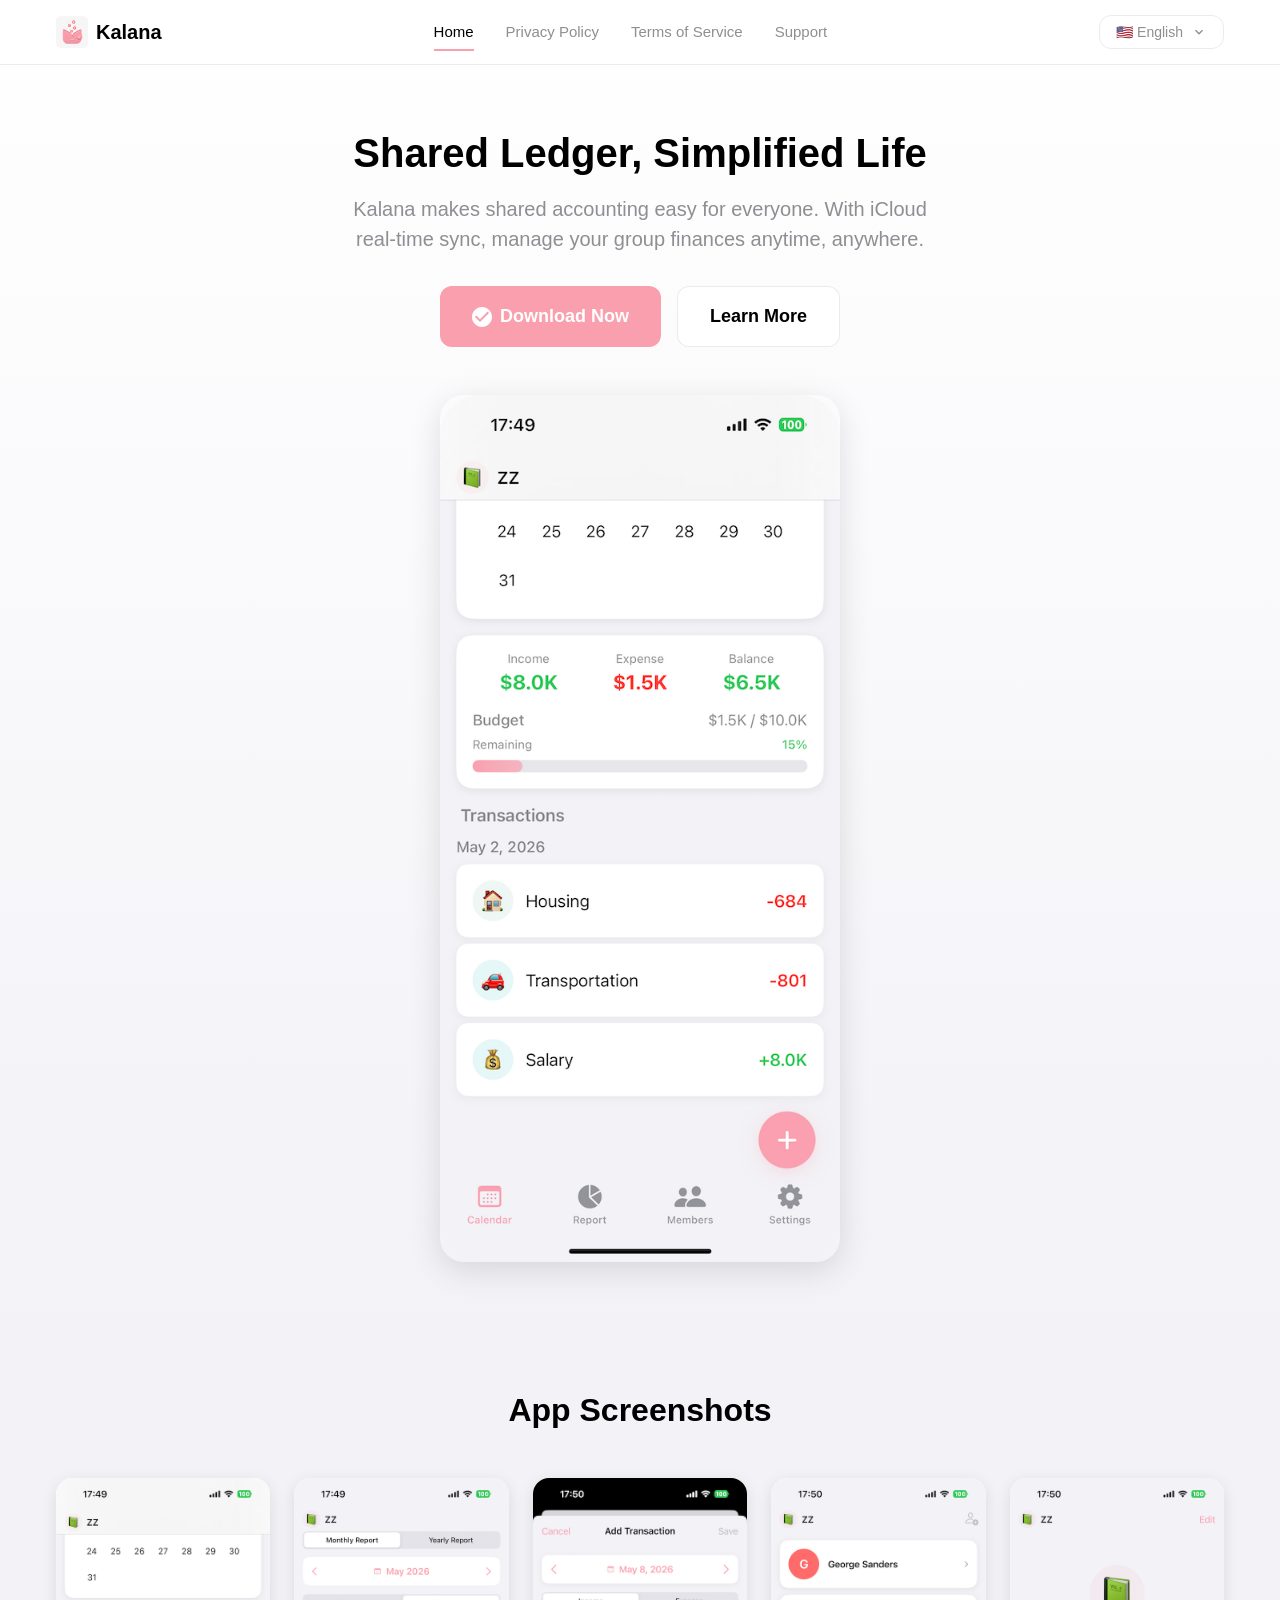
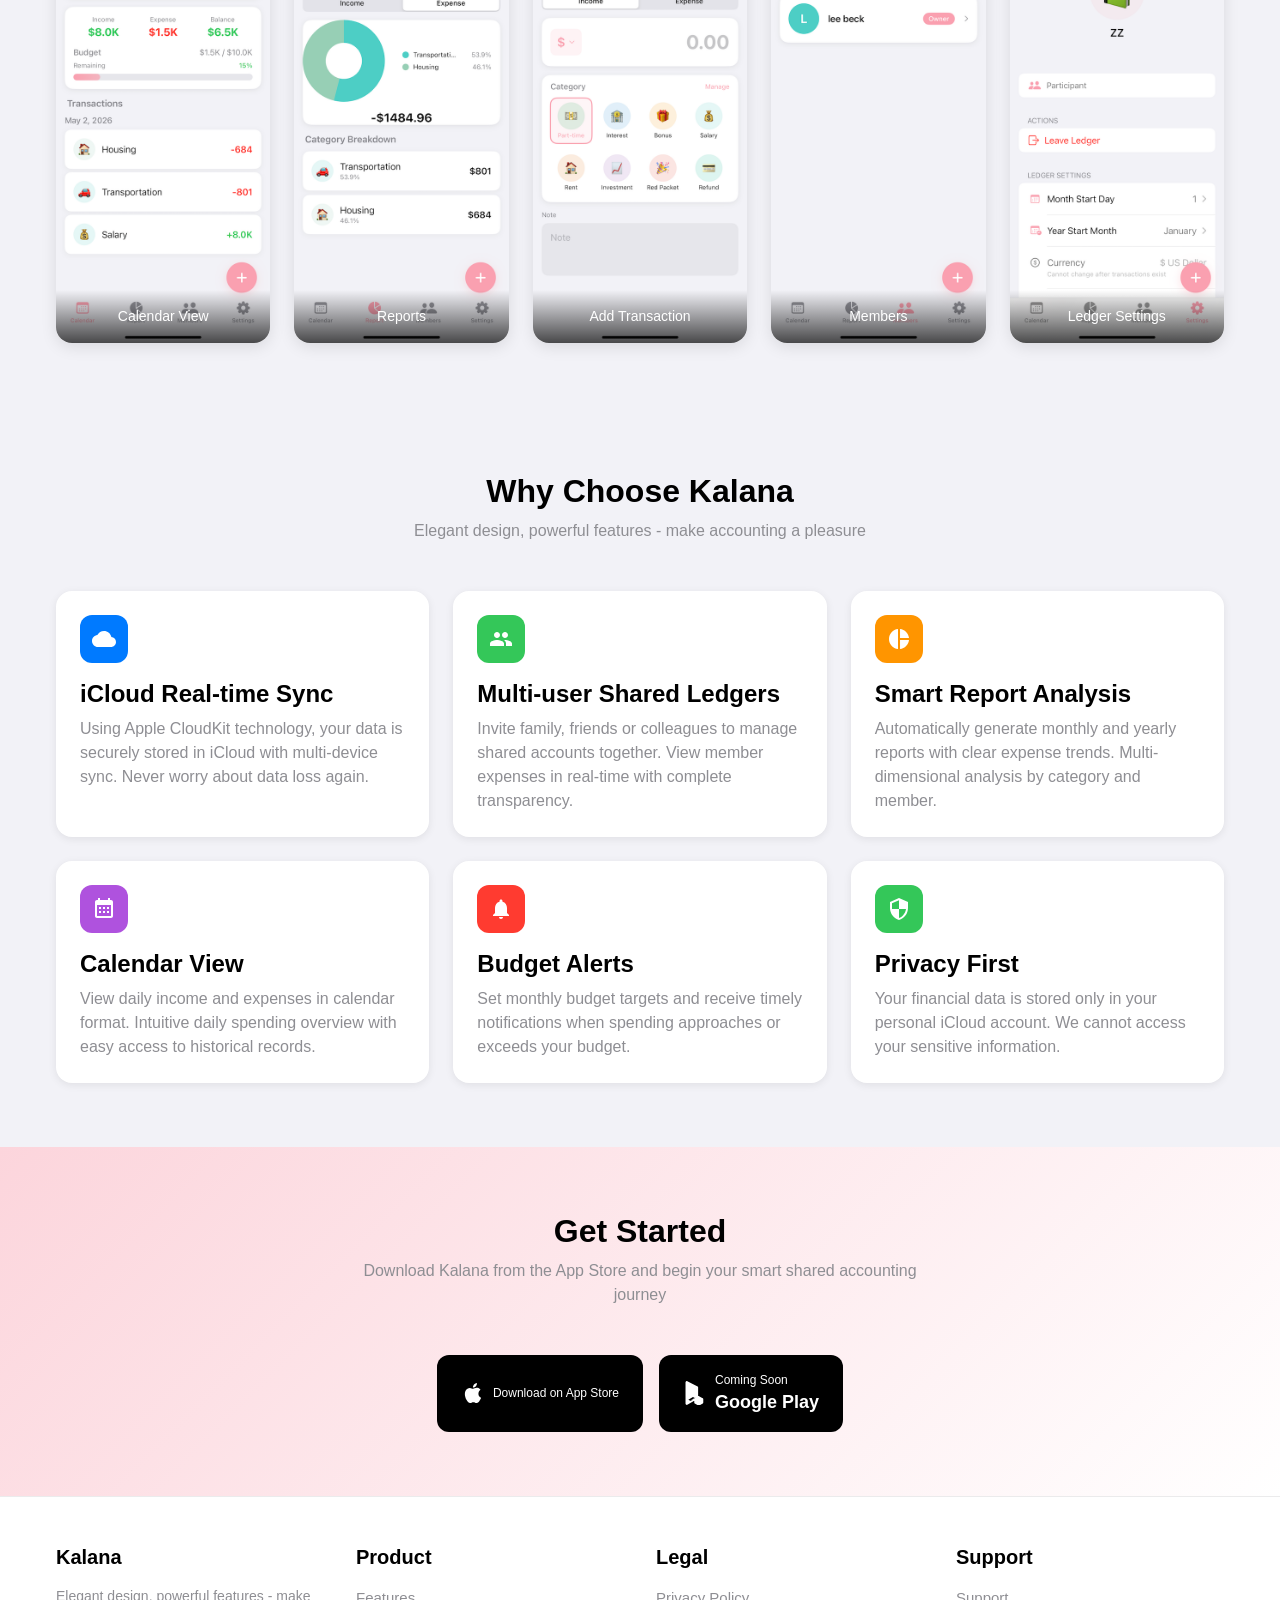
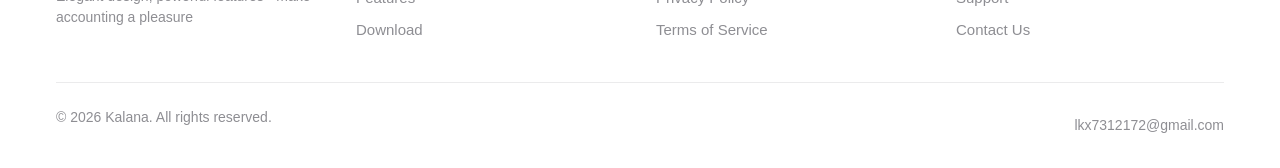
==== index.html @ b899697e "feat：基本已经完善" ====
<!DOCTYPE html>
<html lang="zh-CN">
<head>
  <meta charset="UTF-8">
  <meta name="viewport" content="width=device-width, initial-scale=1.0">
  <meta name="description" data-i18n-title="hero.subtitle" content="Kalana - 多人共享记账应用，让财务记录变得简单。支持 iCloud 同步，多人协作，实时了解团队开支。">
  <meta name="theme-color" content="#FA9FAE">
  <title data-i18n="hero.title">Kalana - 共享记账，简化生活</title>
  <link rel="stylesheet" href="css/styles.css">
</head>
<body>
  <!-- Navigation -->
  <nav class="navbar">
    <div class="container">
      <a href="index.html" class="nav-logo">
        <img src="assets/images/logo/kalana.png" alt="Kalana Logo" style="width: 32px; height: 32px; object-fit: contain;">
        <span>Kalana</span>
      </a>
      <div class="nav-toggle" onclick="toggleMobileMenu()">
        <span></span>
        <span></span>
        <span></span>
      </div>
      <div class="nav-links" id="navLinks">
        <a href="index.html" class="active" data-i18n="nav.home">首页</a>
        <a href="privacy.html" data-i18n="nav.privacy">隐私协议</a>
        <a href="terms.html" data-i18n="nav.terms">用户政策</a>
        <a href="support.html" data-i18n="nav.support">技术支持</a>
      </div>
      <div class="navbar-right">
        <!-- Language Selector -->
        <div class="language-selector" id="language-selector">
          <button class="language-btn" onclick="toggleLanguageDropdown()" type="button">
            <span class="current-lang">🌐 Language</span>
            <svg width="16" height="16" viewBox="0 0 24 24" fill="none" xmlns="http://www.w3.org/2000/svg">
              <path d="M7.41 8.59L12 13.17l4.59-4.58L18 10l-6 6-6-6 1.41-1.41z" fill="currentColor"/>
            </svg>
          </button>
          <div class="lang-dropdown">
            <!-- Populated by i18n.js -->
          </div>
        </div>
      </div>
    </div>
  </nav>

  <!-- Hero Section -->
  <section class="hero">
    <div class="container">
      <div class="hero-content fade-in">
        <h1 data-i18n="hero.title">共享记账，简化生活</h1>
        <p class="hero-subtitle" data-i18n="hero.subtitle">Kalana 让多人共享记账变得轻松。支持 iCloud 实时同步，随时随地掌握团队财务。</p>
        <div class="hero-buttons">
          <a href="#download" class="btn btn-primary btn-lg">
            <svg width="20" height="20" viewBox="0 0 20 20" fill="none" xmlns="http://www.w3.org/2000/svg">
              <path d="M10 0C4.48 0 0 4.48 0 10s4.48 10 10 10 10-4.48 10-10S15.52 0 10 0zm-2 15l-5-5 1.41-1.41L8 12.17l7.59-7.59L17 6l-9 9z" fill="currentColor"/>
            </svg>
            <span data-i18n="hero.download">立即下载</span>
          </a>
          <a href="support.html" class="btn btn-secondary btn-lg" data-i18n="hero.learnMore">了解更多</a>
        </div>
      </div>
      <div class="hero-image fade-in fade-in-delay-1">
        <img src="assets/images/en/1.PNG" alt="Kalana App" style="width: 100%; border-radius: 40px;">
      </div>
    </div>
  </section>

  <!-- Screenshots Section -->
  <section class="section screenshots" id="screenshots">
    <div class="container">
      <div class="section-header">
        <h2 data-i18n="screenshots.title">应用截图</h2>
      </div>
      <div class="screenshots-grid">
        <div class="screenshot-item fade-in">
          <img data-screenshot="1" src="assets/images/en/1.PNG" alt="Calendar">
          <div class="screenshot-label" data-i18n="screenshots.calendar">日历视图</div>
        </div>
        <div class="screenshot-item fade-in fade-in-delay-1">
          <img data-screenshot="2" src="assets/images/en/2.PNG" alt="Reports">
          <div class="screenshot-label" data-i18n="screenshots.report">报表分析</div>
        </div>
        <div class="screenshot-item fade-in fade-in-delay-2">
          <img data-screenshot="3" src="assets/images/en/3.PNG" alt="Add Transaction">
          <div class="screenshot-label" data-i18n="screenshots.add_transaction">添加交易</div>
        </div>
        <div class="screenshot-item fade-in fade-in-delay-3">
          <img data-screenshot="4" src="assets/images/en/4.PNG" alt="Members">
          <div class="screenshot-label" data-i18n="screenshots.members">成员管理</div>
        </div>
        <div class="screenshot-item fade-in fade-in-delay-4">
          <img data-screenshot="5" src="assets/images/en/5.PNG" alt="Settings">
          <div class="screenshot-label" data-i18n="screenshots.settings">账本设置</div>
        </div>
      </div>
    </div>
  </section>

  <!-- Features Section -->
  <section class="section features" id="features">
    <div class="container">
      <div class="section-header">
        <h2 data-i18n="features.title">为什么选择 Kalana</h2>
        <p data-i18n="features.subtitle">简洁设计，强大功能，让记账成为一件愉快的事</p>
      </div>
      <div class="features-grid">
        <!-- Feature 1: iCloud Sync -->
        <div class="card fade-in">
          <div class="card-icon blue">
            <svg viewBox="0 0 24 24" fill="none" xmlns="http://www.w3.org/2000/svg">
              <path d="M19.35 10.04C18.67 6.59 15.64 4 12 4 9.11 4 6.6 5.64 5.35 8.04 2.34 8.36 0 10.91 0 14c0 3.31 2.69 6 6 6h13c2.76 0 5-2.24 5-5 0-2.64-2.05-4.78-4.65-4.96z" fill="currentColor"/>
            </svg>
          </div>
          <h3 data-i18n="features.icloud_title">iCloud 实时同步</h3>
          <p data-i18n="features.icloud_desc">使用 Apple CloudKit 技术，您的数据安全存储在 iCloud，随时随地多设备同步，再也不用担心数据丢失。</p>
        </div>

        <!-- Feature 2: Multi-user -->
        <div class="card fade-in fade-in-delay-1">
          <div class="card-icon green">
            <svg viewBox="0 0 24 24" fill="none" xmlns="http://www.w3.org/2000/svg">
              <path d="M16 11c1.66 0 2.99-1.34 2.99-3S17.66 5 16 5c-1.66 0-3 1.34-3 3s1.34 3 3 3zm-8 0c1.66 0 2.99-1.34 2.99-3S9.66 5 8 5C6.34 5 5 6.34 5 8s1.34 3 3 3zm0 2c-2.33 0-7 1.17-7 3.5V19h14v-2.5c0-2.33-4.67-3.5-7-3.5zm8 0c-.29 0-.62.02-.97.05 1.16.84 1.97 1.97 1.97 3.45V19h6v-2.5c0-2.33-4.67-3.5-7-3.5z" fill="currentColor"/>
            </svg>
          </div>
          <h3 data-i18n="features.multiuser_title">多人共享账本</h3>
          <p data-i18n="features.multiuser_desc">邀请家人、朋友或同事一起管理共同账本。实时查看成员消费，所有人共同维护一个账本，透明公开。</p>
        </div>

        <!-- Feature 3: Reports -->
        <div class="card fade-in fade-in-delay-2">
          <div class="card-icon orange">
            <svg viewBox="0 0 24 24" fill="none" xmlns="http://www.w3.org/2000/svg">
              <path d="M11 2v20c-5.07-.5-9-4.79-9-10s3.93-9.5 9-10zm2.03 0v8.99H22c-.47-4.74-4.24-8.52-8.97-8.99zm0 11.01V22c4.74-.47 8.5-4.25 8.97-8.99h-8.97z" fill="currentColor"/>
            </svg>
          </div>
          <h3 data-i18n="features.report_title">智能报表分析</h3>
          <p data-i18n="features.report_desc">自动生成月度、年度报表，清晰展示收支趋势。按类别、成员多维度分析，让您的财务状况一目了然。</p>
        </div>

        <!-- Feature 4: Calendar View -->
        <div class="card fade-in">
          <div class="card-icon purple">
            <svg viewBox="0 0 24 24" fill="none" xmlns="http://www.w3.org/2000/svg">
              <path d="M19 3h-1V1h-2v2H8V1H6v2H5c-1.11 0-1.99.9-1.99 2L3 19c0 1.1.89 2 2 2h14c1.1 0 2-.9 2-2V5c0-1.1-.9-2-2-2zm0 16H5V8h14v11zM9 10H7v2h2v-2zm4 0h-2v2h2v-2zm4 0h-2v2h2v-2zm-8 4H7v2h2v-2zm4 0h-2v2h2v-2zm4 0h-2v2h2v-2z" fill="currentColor"/>
            </svg>
          </div>
          <h3 data-i18n="features.calendar_title">日历视图</h3>
          <p data-i18n="features.calendar_desc">以日历形式查看每日收支记录，直观了解每一天的消费情况，轻松追溯历史账单。</p>
        </div>

        <!-- Feature 5: Budget Alerts -->
        <div class="card fade-in fade-in-delay-1">
          <div class="card-icon red">
            <svg viewBox="0 0 24 24" fill="none" xmlns="http://www.w3.org/2000/svg">
              <path d="M12 22c1.1 0 2-.9 2-2h-4c0 1.1.89 2 2 2zm6-6v-5c0-3.07-1.64-5.64-4.5-6.32V4c0-.83-.67-1.5-1.5-1.5s-1.5.67-1.5 1.5v.68C7.63 5.36 6 7.92 6 11v5l-2 2v1h16v-1l-2-2z" fill="currentColor"/>
            </svg>
          </div>
          <h3 data-i18n="features.budget_title">预算提醒</h3>
          <p data-i18n="features.budget_desc">设置每月预算目标，当消费接近或超过预算时，及时推送提醒，帮助您理性消费。</p>
        </div>

        <!-- Feature 6: Privacy First -->
        <div class="card fade-in fade-in-delay-2">
          <div class="card-icon green">
            <svg viewBox="0 0 24 24" fill="none" xmlns="http://www.w3.org/2000/svg">
              <path d="M12 1L3 5v6c0 5.55 3.84 10.74 9 12 5.16-1.26 9-6.45 9-12V5l-9-4zm0 10.99h7c-.53 4.12-3.28 7.79-7 8.94V12H5V6.3l7-3.11v8.8z" fill="currentColor"/>
            </svg>
          </div>
          <h3 data-i18n="features.privacy_title">隐私优先</h3>
          <p data-i18n="features.privacy_desc">您的财务数据仅存储在您的 iCloud 账户中。我们无法访问您的敏感信息，保护您的隐私安全。</p>
        </div>
      </div>
    </div>
  </section>

  <!-- Download Section -->
  <section class="section download" id="download">
    <div class="container">
      <div class="section-header">
        <h2 data-i18n="download.title">立即开始</h2>
        <p data-i18n="download.subtitle">在 App Store 下载 Kalana，开启智能共享记账之旅</p>
      </div>
      <div class="download-buttons">
        <a href="#" class="store-badge" title="即将上线 App Store">
          <svg viewBox="0 0 24 24" fill="currentColor" xmlns="http://www.w3.org/2000/svg">
            <path d="M18.71 19.5c-.83 1.24-1.71 2.45-3.05 2.47-1.34.03-1.77-.79-3.29-.79-1.53 0-2 .77-3.27.82-1.31.05-2.3-1.32-3.14-2.53C4.25 17 2.94 12.45 4.7 9.39c.87-1.52 2.43-2.48 4.12-2.51 1.28-.02 2.5.87 3.29.87.78 0 2.26-1.07 3.81-.91.65.03 2.47.26 3.64 1.98-.09.06-2.17 1.28-2.15 3.81.03 3.02 2.65 4.03 2.68 4.04-.03.07-.42 1.44-1.38 2.83M13 3.5c.73-.83 1.94-1.46 2.94-1.5.13 1.17-.34 2.35-1.04 3.19-.69.85-1.83 1.51-2.95 1.42-.15-1.15.41-2.35 1.05-3.11z"/>
          </svg>
          <div class="store-badge-text">
            <span data-i18n="download.appstore">下载 App Store</span>
          </div>
        </a>
        <a href="#" class="store-badge" title="即将上线 Google Play">
          <svg viewBox="0 0 24 24" fill="currentColor" xmlns="http://www.w3.org/2000/svg">
            <path d="M3.18 23.76c.36.21.78.21 1.14 0l10.32-5.96c.3-.18.48-.51.48-.87V6.34c0-.36-.18-.69-.48-.87L4.32.24C3.96.03 3.54.03 3.18.24s-.66.63-.66.99v21.54c0 .36.3.69.66.99zm10.92-6.93L6.54 20.02l5.56-3.19zM5.34 18.65l4.62-2.66 2.34 1.35-4.62 2.66-2.34-1.35zm14.28-1.41l-3.54-2.04c-.3-.18-.66-.18-.96 0l-3.54 2.04c-.18.09-.3.27-.3.48v4.08c0 .3.18.57.48.66l3.54 2.04c.3.18.66.18.96 0l3.54-2.04c.3-.18.48-.51.48-.87V17.9c0-.18-.12-.39-.3-.48l.12-.09c-.06-.06-.12-.12-.18-.15l-.12-.06z"/>
          </svg>
          <div class="store-badge-text">
            <span data-i18n="download.coming_soon">即将上线</span>
            <strong>Google Play</strong>
          </div>
        </a>
      </div>
    </div>
  </section>

  <!-- Footer -->
  <footer class="footer">
    <div class="container">
      <div class="footer-content">
        <div class="footer-section">
          <h4>Kalana</h4>
          <p class="text-secondary text-small" data-i18n="features.subtitle">多人共享记账，让财务记录变得简单。</p>
        </div>
        <div class="footer-section">
          <h4 data-i18n="footer.product">产品</h4>
          <ul>
            <li><a href="index.html#features" data-i18n="footer.features">功能特点</a></li>
            <li><a href="index.html#download" data-i18n="footer.download">下载</a></li>
          </ul>
        </div>
        <div class="footer-section">
          <h4 data-i18n="footer.legal">法律</h4>
          <ul>
            <li><a href="privacy.html" data-i18n="footer.privacy_policy">隐私协议</a></li>
            <li><a href="terms.html" data-i18n="footer.terms_of_service">用户政策</a></li>
          </ul>
        </div>
        <div class="footer-section">
          <h4 data-i18n="footer.support">支持</h4>
          <ul>
            <li><a href="support.html" data-i18n="nav.support">技术支持</a></li>
            <li><a href="mailto:lkx7312172@gmail.com" data-i18n="footer.contact_us">联系我们</a></li>
          </ul>
        </div>
      </div>
      <div class="footer-bottom">
        <p data-i18n="footer.copyright">© 2026 Kalana. 保留所有权利。</p>
        <div class="footer-links">
          <a href="mailto:lkx7312172@gmail.com">lkx7312172@gmail.com</a>
        </div>
      </div>
    </div>
  </footer>

  <script src="js/i18n.js"></script>
  <script src="js/main.js"></script>
</body>
</html>
---- css/styles.css ----
/* ==========================================
   Kalana / ShareLedger Website Styles
   设计风格与 iOS 应用保持一致
   ========================================== */

/* CSS Variables - 与 iOS 应用主题色对应 */
:root {
  /* Primary Colors - 主题色 (coral) */
  --primary: #FA9FAE;
  --primary-light: #FCD5DC;
  --primary-dark: #E88A9A;

  /* Semantic Colors */
  --income: #34C759;
  --expense: #FF3B30;

  /* Light Mode Colors */
  --bg-primary: #F2F2F7;
  --bg-secondary: #FFFFFF;
  --bg-tertiary: #FFFFFF;
  --text-primary: #000000;
  --text-secondary: #8E8E93;
  --text-tertiary: #C7C7CC;
  --border-color: rgba(60, 60, 67, 0.1);
  --divider: rgba(60, 60, 67, 0.1);

  /* Shadows */
  --shadow-sm: 0 2px 8px rgba(0, 0, 0, 0.08);
  --shadow-md: 0 4px 16px rgba(0, 0, 0, 0.1);
  --shadow-lg: 0 8px 32px rgba(0, 0, 0, 0.12);

  /* Spacing */
  --spacing-xs: 4px;
  --spacing-sm: 8px;
  --spacing-md: 16px;
  --spacing-lg: 24px;
  --spacing-xl: 32px;
  --spacing-2xl: 48px;
  --spacing-3xl: 64px;

  /* Border Radius */
  --radius-sm: 8px;
  --radius-md: 12px;
  --radius-lg: 16px;
  --radius-xl: 24px;

  /* Transitions */
  --transition-fast: 150ms ease;
  --transition-normal: 250ms ease;
  --transition-slow: 350ms ease;
}

/* Dark Mode */
@media (prefers-color-scheme: dark) {
  :root {
    --bg-primary: #000000;
    --bg-secondary: #1C1C1E;
    --bg-tertiary: #2C2C2E;
    --text-primary: #FFFFFF;
    --text-secondary: #8E8E93;
    --text-tertiary: #48484A;
    --border-color: rgba(84, 84, 88, 0.6);
    --divider: rgba(84, 84, 88, 0.6);

    --shadow-sm: 0 2px 8px rgba(0, 0, 0, 0.3);
    --shadow-md: 0 4px 16px rgba(0, 0, 0, 0.4);
    --shadow-lg: 0 8px 32px rgba(0, 0, 0, 0.5);
  }
}

/* ==========================================
   Base Styles
   ========================================== */

* {
  margin: 0;
  padding: 0;
  box-sizing: border-box;
}

html {
  scroll-behavior: smooth;
  -webkit-text-size-adjust: 100%;
}

body {
  font-family: -apple-system, BlinkMacSystemFont, 'SF Pro Text', 'SF Pro Display', 'Helvetica Neue', Arial, sans-serif;
  font-size: 16px;
  line-height: 1.5;
  color: var(--text-primary);
  background-color: var(--bg-primary);
  -webkit-font-smoothing: antialiased;
  -moz-osx-font-smoothing: grayscale;
}

a {
  color: var(--primary);
  text-decoration: none;
  transition: color var(--transition-fast);
}

a:hover {
  color: var(--primary-dark);
}

img {
  max-width: 100%;
  height: auto;
  display: block;
}

ul, ol {
  list-style: none;
}

/* ==========================================
   Typography
   ========================================== */

h1, h2, h3, h4, h5, h6 {
  font-weight: 600;
  line-height: 1.25;
  color: var(--text-primary);
}

h1 {
  font-size: 2.5rem;
  font-weight: 700;
}

h2 {
  font-size: 2rem;
  font-weight: 700;
}

h3 {
  font-size: 1.5rem;
  font-weight: 600;
}

h4 {
  font-size: 1.25rem;
  font-weight: 600;
}

p {
  margin-bottom: var(--spacing-md);
}

.text-secondary {
  color: var(--text-secondary);
}

.text-small {
  font-size: 0.875rem;
}

.text-center {
  text-align: center;
}

/* ==========================================
   Layout
   ========================================== */

.container {
  width: 100%;
  max-width: 1200px;
  margin: 0 auto;
  padding: 0 var(--spacing-md);
}

.section {
  padding: var(--spacing-3xl) 0;
}

.section-header {
  text-align: center;
  margin-bottom: var(--spacing-2xl);
}

.section-header h2 {
  margin-bottom: var(--spacing-sm);
}

.section-header p {
  color: var(--text-secondary);
  max-width: 600px;
  margin: 0 auto;
}

/* ==========================================
   Navigation
   ========================================== */

.navbar {
  position: fixed;
  top: 0;
  left: 0;
  right: 0;
  background: var(--bg-secondary);
  border-bottom: 1px solid var(--border-color);
  z-index: 1000;
  backdrop-filter: blur(20px);
  -webkit-backdrop-filter: blur(20px);
}

.navbar .container {
  display: flex;
  justify-content: space-between;
  align-items: center;
  height: 64px;
}

.nav-logo {
  display: flex;
  align-items: center;
  gap: var(--spacing-sm);
  font-weight: 600;
  font-size: 1.25rem;
  color: var(--text-primary);
}

.nav-logo svg {
  width: 32px;
  height: 32px;
}

.nav-links {
  display: flex;
  gap: var(--spacing-xl);
}

.nav-links a {
  color: var(--text-secondary);
  font-weight: 500;
  font-size: 0.9375rem;
  padding: var(--spacing-sm) 0;
  position: relative;
  transition: color var(--transition-fast);
}

.nav-links a::after {
  content: '';
  position: absolute;
  bottom: 0;
  left: 0;
  width: 0;
  height: 2px;
  background: var(--primary);
  transition: width var(--transition-normal);
}

.nav-links a:hover,
.nav-links a.active {
  color: var(--text-primary);
}

.nav-links a:hover::after,
.nav-links a.active::after {
  width: 100%;
}

/* Mobile Menu */
.nav-toggle {
  display: none;
  flex-direction: column;
  gap: 5px;
  cursor: pointer;
  padding: var(--spacing-sm);
}

.nav-toggle span {
  width: 24px;
  height: 2px;
  background: var(--text-primary);
  transition: var(--transition-fast);
}

@media (max-width: 768px) {
  .nav-toggle {
    display: flex;
  }

  .nav-links {
    position: fixed;
    top: 64px;
    left: 0;
    right: 0;
    background: var(--bg-secondary);
    flex-direction: column;
    padding: var(--spacing-md);
    gap: 0;
    border-bottom: 1px solid var(--border-color);
    transform: translateY(-100%);
    opacity: 0;
    pointer-events: none;
    transition: all var(--transition-normal);
  }

  .nav-links.active {
    transform: translateY(0);
    opacity: 1;
    pointer-events: auto;
  }

  .nav-links a {
    padding: var(--spacing-md);
    border-bottom: 1px solid var(--divider);
  }

  .nav-links a::after {
    display: none;
  }

  h1 {
    font-size: 2rem;
  }

  h2 {
    font-size: 1.75rem;
  }
}

/* ==========================================
   Buttons
   ========================================== */

.btn {
  display: inline-flex;
  align-items: center;
  justify-content: center;
  gap: var(--spacing-sm);
  padding: var(--spacing-md) var(--spacing-lg);
  font-size: 1rem;
  font-weight: 600;
  border-radius: var(--radius-md);
  border: none;
  cursor: pointer;
  transition: all var(--transition-fast);
  text-decoration: none;
}

.btn-primary {
  background: var(--primary);
  color: white;
}

.btn-primary:hover {
  background: var(--primary-dark);
  color: white;
  transform: translateY(-2px);
  box-shadow: var(--shadow-md);
}

.btn-secondary {
  background: var(--bg-tertiary);
  color: var(--text-primary);
  border: 1px solid var(--border-color);
}

.btn-secondary:hover {
  background: var(--bg-secondary);
  border-color: var(--primary);
}

.btn-outline {
  background: transparent;
  color: var(--primary);
  border: 2px solid var(--primary);
}

.btn-outline:hover {
  background: var(--primary);
  color: white;
}

.btn-lg {
  padding: var(--spacing-md) var(--spacing-xl);
  font-size: 1.125rem;
}

/* ==========================================
   Cards
   ========================================== */

.card {
  background: var(--bg-secondary);
  border-radius: var(--radius-lg);
  padding: var(--spacing-lg);
  box-shadow: var(--shadow-sm);
  transition: all var(--transition-normal);
}

.card:hover {
  box-shadow: var(--shadow-md);
  transform: translateY(-4px);
}

.card-header {
  margin-bottom: var(--spacing-md);
}

.card-icon {
  width: 48px;
  height: 48px;
  border-radius: var(--radius-md);
  display: flex;
  align-items: center;
  justify-content: center;
  margin-bottom: var(--spacing-md);
}

.card-icon svg {
  width: 24px;
  height: 24px;
  color: white;
}

.card-icon.blue { background: #007AFF; }
.card-icon.green { background: #34C759; }
.card-icon.orange { background: #FF9500; }
.card-icon.purple { background: #AF52DE; }
.card-icon.red { background: #FF3B30; }

.card h3 {
  margin-bottom: var(--spacing-sm);
}

.card p {
  color: var(--text-secondary);
  margin-bottom: 0;
}

/* ==========================================
   Hero Section
   ========================================== */

.hero {
  padding-top: calc(64px + var(--spacing-3xl));
  padding-bottom: var(--spacing-3xl);
  background: linear-gradient(180deg, var(--bg-secondary) 0%, var(--bg-primary) 100%);
  text-align: center;
}

.hero-content {
  max-width: 800px;
  margin: 0 auto;
}

.hero h1 {
  margin-bottom: var(--spacing-md);
}

.hero-subtitle {
  font-size: 1.25rem;
  color: var(--text-secondary);
  margin-bottom: var(--spacing-xl);
  max-width: 600px;
  margin-left: auto;
  margin-right: auto;
}

.hero-buttons {
  display: flex;
  gap: var(--spacing-md);
  justify-content: center;
  flex-wrap: wrap;
  margin-bottom: var(--spacing-2xl);
}

.hero-image {
  margin-top: var(--spacing-2xl);
  border-radius: var(--radius-xl);
  overflow: hidden;
  box-shadow: var(--shadow-lg);
  max-width: 400px;
  margin-left: auto;
  margin-right: auto;
}

/* ==========================================
   Features Section
   ========================================== */

.features {
  background: var(--bg-primary);
}

.features-grid {
  display: grid;
  grid-template-columns: repeat(auto-fit, minmax(280px, 1fr));
  gap: var(--spacing-lg);
}

/* ==========================================
   Download Section
   ========================================== */

.download {
  background: linear-gradient(135deg, var(--primary-light) 0%, var(--bg-secondary) 100%);
}

@media (prefers-color-scheme: dark) {
  .download {
    background: linear-gradient(135deg, var(--primary) 0%, var(--bg-secondary) 100%);
  }
}

.download-buttons {
  display: flex;
  gap: var(--spacing-md);
  justify-content: center;
  flex-wrap: wrap;
  margin-top: var(--spacing-xl);
}

.store-badge {
  display: inline-flex;
  align-items: center;
  gap: var(--spacing-sm);
  padding: var(--spacing-md) var(--spacing-lg);
  background: #000;
  color: #fff;
  border-radius: var(--radius-md);
  font-weight: 500;
  transition: transform var(--transition-fast);
}

.store-badge:hover {
  transform: scale(1.05);
  color: #fff;
}

.store-badge svg {
  width: 24px;
  height: 24px;
}

.store-badge-text {
  text-align: left;
}

.store-badge-text span {
  display: block;
  font-size: 0.75rem;
}

.store-badge-text strong {
  font-size: 1.125rem;
}

/* ==========================================
   Footer
   ========================================== */

.footer {
  background: var(--bg-secondary);
  border-top: 1px solid var(--border-color);
  padding: var(--spacing-2xl) 0 var(--spacing-lg);
}

.footer-content {
  display: grid;
  grid-template-columns: repeat(auto-fit, minmax(200px, 1fr));
  gap: var(--spacing-xl);
  margin-bottom: var(--spacing-xl);
}

.footer-section h4 {
  margin-bottom: var(--spacing-md);
  color: var(--text-primary);
}

.footer-section ul li {
  margin-bottom: var(--spacing-sm);
}

.footer-section a {
  color: var(--text-secondary);
  font-size: 0.9375rem;
}

.footer-section a:hover {
  color: var(--primary);
}

.footer-bottom {
  padding-top: var(--spacing-lg);
  border-top: 1px solid var(--divider);
  display: flex;
  justify-content: space-between;
  align-items: center;
  flex-wrap: wrap;
  gap: var(--spacing-md);
  font-size: 0.875rem;
  color: var(--text-secondary);
}

.footer-links {
  display: flex;
  gap: var(--spacing-lg);
}

.footer-links a {
  color: var(--text-secondary);
}

/* ==========================================
   Legal Pages (Privacy, Terms, Support)
   ========================================== */

.legal-page {
  padding-top: calc(64px + var(--spacing-2xl));
  padding-bottom: var(--spacing-3xl);
  min-height: 100vh;
}

.legal-container {
  max-width: 800px;
  margin: 0 auto;
}

.legal-header {
  text-align: center;
  margin-bottom: var(--spacing-2xl);
}

.legal-header h1 {
  margin-bottom: var(--spacing-sm);
}

.legal-content {
  background: var(--bg-secondary);
  border-radius: var(--radius-lg);
  padding: var(--spacing-2xl);
  box-shadow: var(--shadow-sm);
}

.legal-content h2 {
  font-size: 1.5rem;
  margin-top: var(--spacing-2xl);
  margin-bottom: var(--spacing-md);
  padding-bottom: var(--spacing-sm);
  border-bottom: 1px solid var(--divider);
}

.legal-content h2:first-child {
  margin-top: 0;
}

.legal-content h3 {
  font-size: 1.125rem;
  margin-top: var(--spacing-lg);
  margin-bottom: var(--spacing-sm);
}

.legal-content p {
  color: var(--text-secondary);
  line-height: 1.75;
}

.legal-content ul {
  margin-bottom: var(--spacing-md);
  padding-left: var(--spacing-lg);
}

.legal-content ul li {
  color: var(--text-secondary);
  margin-bottom: var(--spacing-sm);
  position: relative;
}

.legal-content ul li::before {
  content: '•';
  position: absolute;
  left: -20px;
  color: var(--primary);
}

.legal-content a {
  color: var(--primary);
}

.legal-content .highlight-box {
  background: var(--primary-light);
  padding: var(--spacing-md);
  border-radius: var(--radius-md);
  margin: var(--spacing-lg) 0;
}

@media (prefers-color-scheme: dark) {
  .legal-content .highlight-box {
    background: rgba(250, 159, 174, 0.15);
  }
}

/* ==========================================
   FAQ Section
   ========================================== */

.faq-item {
  border-bottom: 1px solid var(--divider);
  padding: var(--spacing-md) 0;
}

.faq-item:last-child {
  border-bottom: none;
}

.faq-question {
  display: flex;
  justify-content: space-between;
  align-items: center;
  cursor: pointer;
  font-weight: 600;
  color: var(--text-primary);
  gap: var(--spacing-md);
}

.faq-question svg {
  flex-shrink: 0;
  transition: transform var(--transition-fast);
  color: var(--text-secondary);
}

.faq-item.active .faq-question svg {
  transform: rotate(180deg);
}

.faq-answer {
  max-height: 0;
  overflow: hidden;
  transition: max-height var(--transition-normal), padding var(--transition-normal);
}

.faq-item.active .faq-answer {
  max-height: 500px;
  padding-top: var(--spacing-md);
}

.faq-answer p {
  color: var(--text-secondary);
  margin-bottom: 0;
}

/* ==========================================
   Contact Section
   ========================================== */

.contact-box {
  background: var(--bg-secondary);
  border-radius: var(--radius-lg);
  padding: var(--spacing-xl);
  text-align: center;
  box-shadow: var(--shadow-sm);
}

.contact-box svg {
  width: 48px;
  height: 48px;
  color: var(--primary);
  margin-bottom: var(--spacing-md);
}

.contact-box h3 {
  margin-bottom: var(--spacing-sm);
}

.contact-box p {
  color: var(--text-secondary);
  margin-bottom: var(--spacing-md);
}

.contact-email {
  display: inline-flex;
  align-items: center;
  gap: var(--spacing-sm);
  font-size: 1.125rem;
  font-weight: 600;
}

/* ==========================================
   Animations
   ========================================== */

@keyframes fadeIn {
  from {
    opacity: 0;
    transform: translateY(20px);
  }
  to {
    opacity: 1;
    transform: translateY(0);
  }
}

.fade-in {
  animation: fadeIn 0.6s ease forwards;
}

.fade-in-delay-1 {
  animation-delay: 0.1s;
  opacity: 0;
}

.fade-in-delay-2 {
  animation-delay: 0.2s;
  opacity: 0;
}

.fade-in-delay-3 {
  animation-delay: 0.3s;
  opacity: 0;
}

/* ==========================================
   Utility Classes
   ========================================== */

.mb-0 { margin-bottom: 0; }
.mb-sm { margin-bottom: var(--spacing-sm); }
.mb-md { margin-bottom: var(--spacing-md); }
.mb-lg { margin-bottom: var(--spacing-lg); }
.mb-xl { margin-bottom: var(--spacing-xl); }

.mt-0 { margin-top: 0; }
.mt-sm { margin-top: var(--spacing-sm); }
.mt-md { margin-top: var(--spacing-md); }
.mt-lg { margin-top: var(--spacing-lg); }
.mt-xl { margin-top: var(--spacing-xl); }

.flex { display: flex; }
.flex-col { flex-direction: column; }
.items-center { align-items: center; }
.justify-center { justify-content: center; }
.gap-sm { gap: var(--spacing-sm); }
.gap-md { gap: var(--spacing-md); }
.gap-lg { gap: var(--spacing-lg); }

/* ==========================================
   Language Selector
   ========================================== */

.language-selector {
  position: relative;
}

.language-btn {
  display: flex;
  align-items: center;
  gap: var(--spacing-sm);
  padding: var(--spacing-sm) var(--spacing-md);
  background: transparent;
  border: 1px solid var(--border-color);
  border-radius: var(--radius-md);
  cursor: pointer;
  font-size: 0.875rem;
  color: var(--text-secondary);
  transition: all var(--transition-fast);
}

.language-btn:hover {
  border-color: var(--primary);
  color: var(--text-primary);
}

.lang-dropdown {
  position: absolute;
  top: calc(100% + var(--spacing-sm));
  right: 0;
  min-width: 180px;
  max-height: 320px;
  overflow-y: auto;
  background: var(--bg-secondary);
  border: 1px solid var(--border-color);
  border-radius: var(--radius-md);
  box-shadow: var(--shadow-lg);
  opacity: 0;
  visibility: hidden;
  transform: translateY(-8px);
  transition: all var(--transition-fast);
  z-index: 1001;
}

.language-selector.active .lang-dropdown {
  opacity: 1;
  visibility: visible;
  transform: translateY(0);
}

.lang-option {
  display: flex;
  align-items: center;
  gap: var(--spacing-sm);
  width: 100%;
  padding: var(--spacing-md);
  background: transparent;
  border: none;
  cursor: pointer;
  text-align: left;
  font-size: 0.875rem;
  color: var(--text-primary);
  transition: background var(--transition-fast);
}

.lang-option:hover {
  background: var(--bg-primary);
}

.lang-option.active {
  background: var(--primary-light);
  color: var(--primary-dark);
}

@media (prefers-color-scheme: dark) {
  .lang-option.active {
    background: rgba(250, 159, 174, 0.2);
  }
}

.lang-flag {
  font-size: 1.25rem;
}

.lang-name {
  flex: 1;
}

/* ==========================================
   Screenshots Section
   ========================================== */

.screenshots {
  background: var(--bg-primary);
}

.screenshots-grid {
  display: grid;
  grid-template-columns: repeat(5, 1fr);
  gap: var(--spacing-lg);
}

@media (max-width: 1200px) {
  .screenshots-grid {
    grid-template-columns: repeat(3, 1fr);
  }
}

@media (max-width: 768px) {
  .screenshots-grid {
    grid-template-columns: repeat(2, 1fr);
  }
}

@media (max-width: 480px) {
  .screenshots-grid {
    grid-template-columns: 1fr;
  }
}

.screenshot-item {
  position: relative;
  border-radius: var(--radius-lg);
  overflow: hidden;
  background: var(--bg-secondary);
  box-shadow: var(--shadow-md);
  transition: all var(--transition-normal);
}

.screenshot-item:hover {
  transform: translateY(-8px) scale(1.02);
  box-shadow: var(--shadow-lg);
}

.screenshot-item img {
  width: 100%;
  aspect-ratio: 9/19.5;
  object-fit: cover;
}

.screenshot-label {
  position: absolute;
  bottom: 0;
  left: 0;
  right: 0;
  padding: var(--spacing-md);
  background: linear-gradient(transparent, rgba(0, 0, 0, 0.7));
  color: white;
  font-size: 0.875rem;
  font-weight: 500;
  text-align: center;
}

/* ==========================================
   Navbar Right Side
   ========================================== */

.navbar-right {
  display: flex;
  align-items: center;
  gap: var(--spacing-md);
}

@media (max-width: 768px) {
  .navbar-right {
    position: fixed;
    top: 64px;
    right: 0;
    bottom: 0;
    width: 200px;
    flex-direction: column;
    padding: var(--spacing-md);
    background: var(--bg-secondary);
    border-left: 1px solid var(--border-color);
    transform: translateX(100%);
    transition: transform var(--transition-normal);
    z-index: 999;
  }

  .navbar-right.active {
    transform: translateX(0);
  }

  .language-selector {
    width: 100%;
  }

  .language-btn {
    width: 100%;
    justify-content: center;
  }

  .lang-dropdown {
    position: static;
    width: 100%;
    max-height: 200px;
    margin-top: var(--spacing-sm);
    transform: none;
  }
}
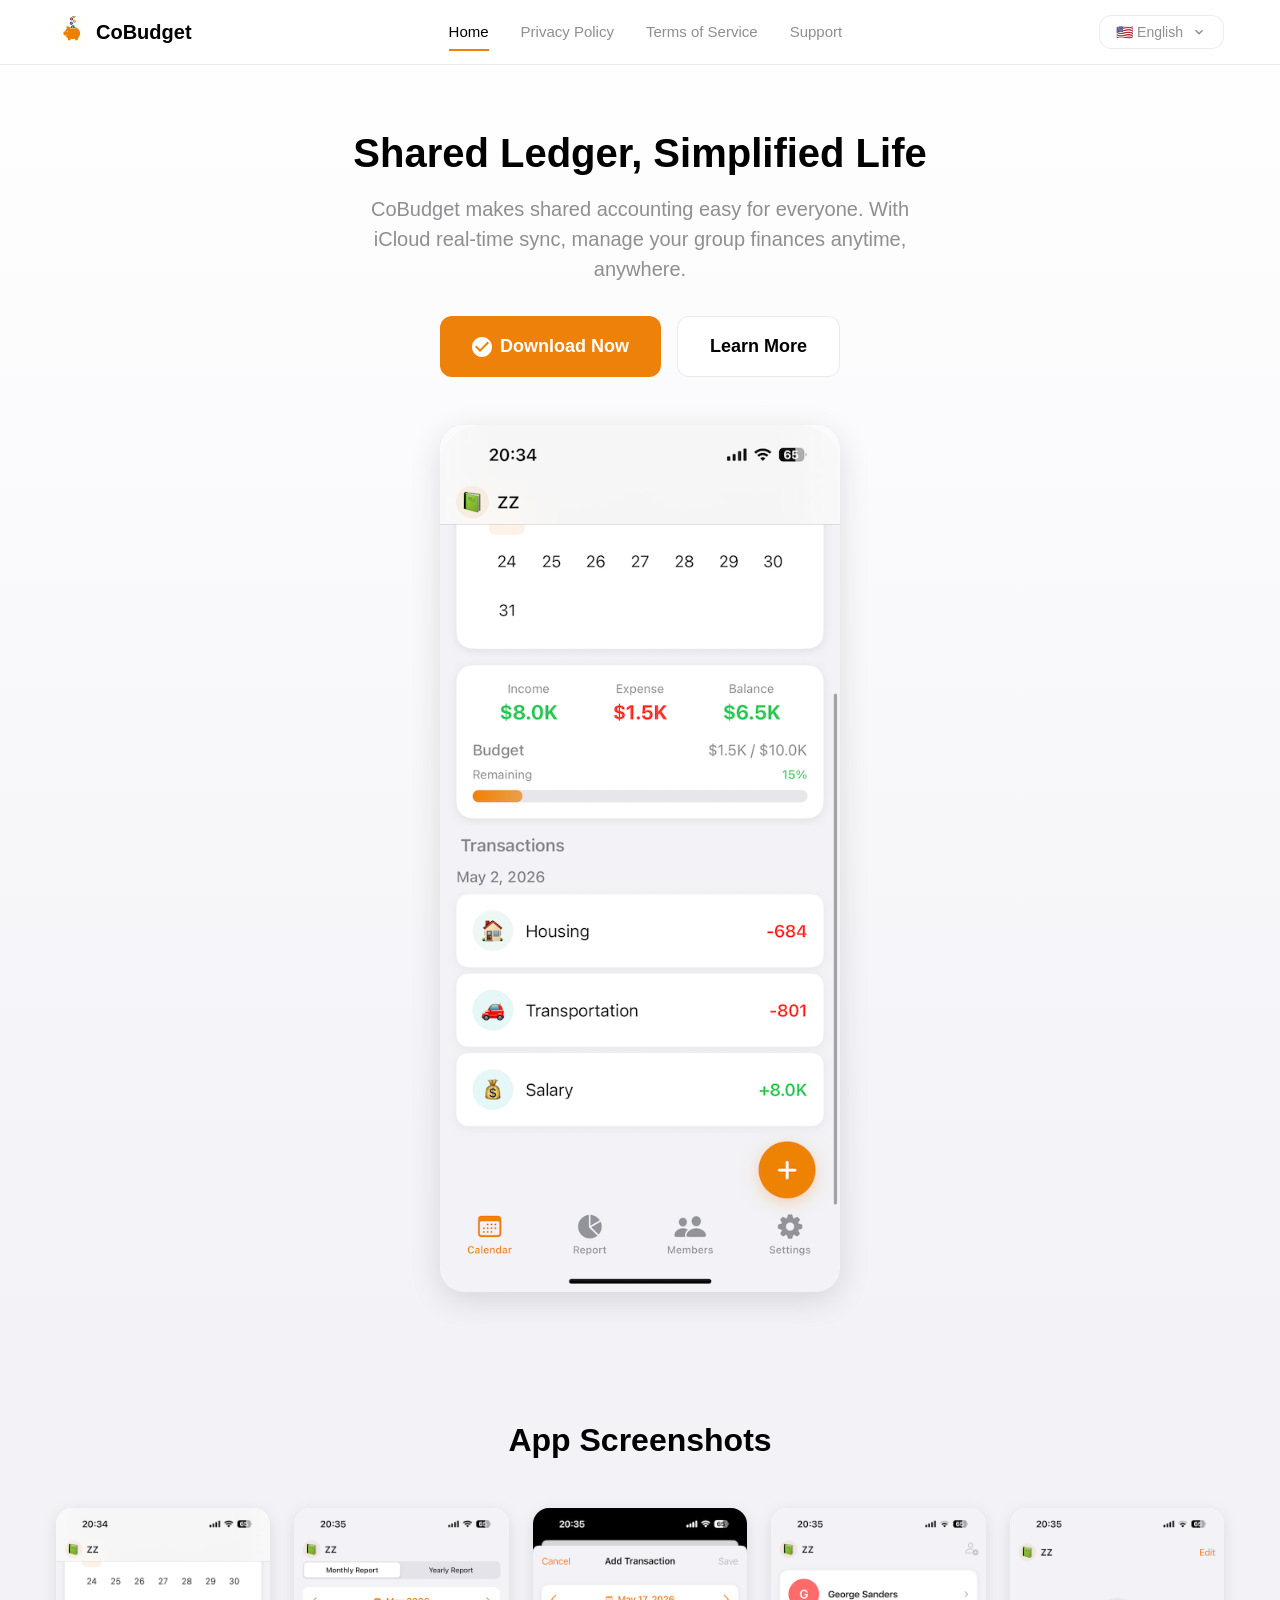
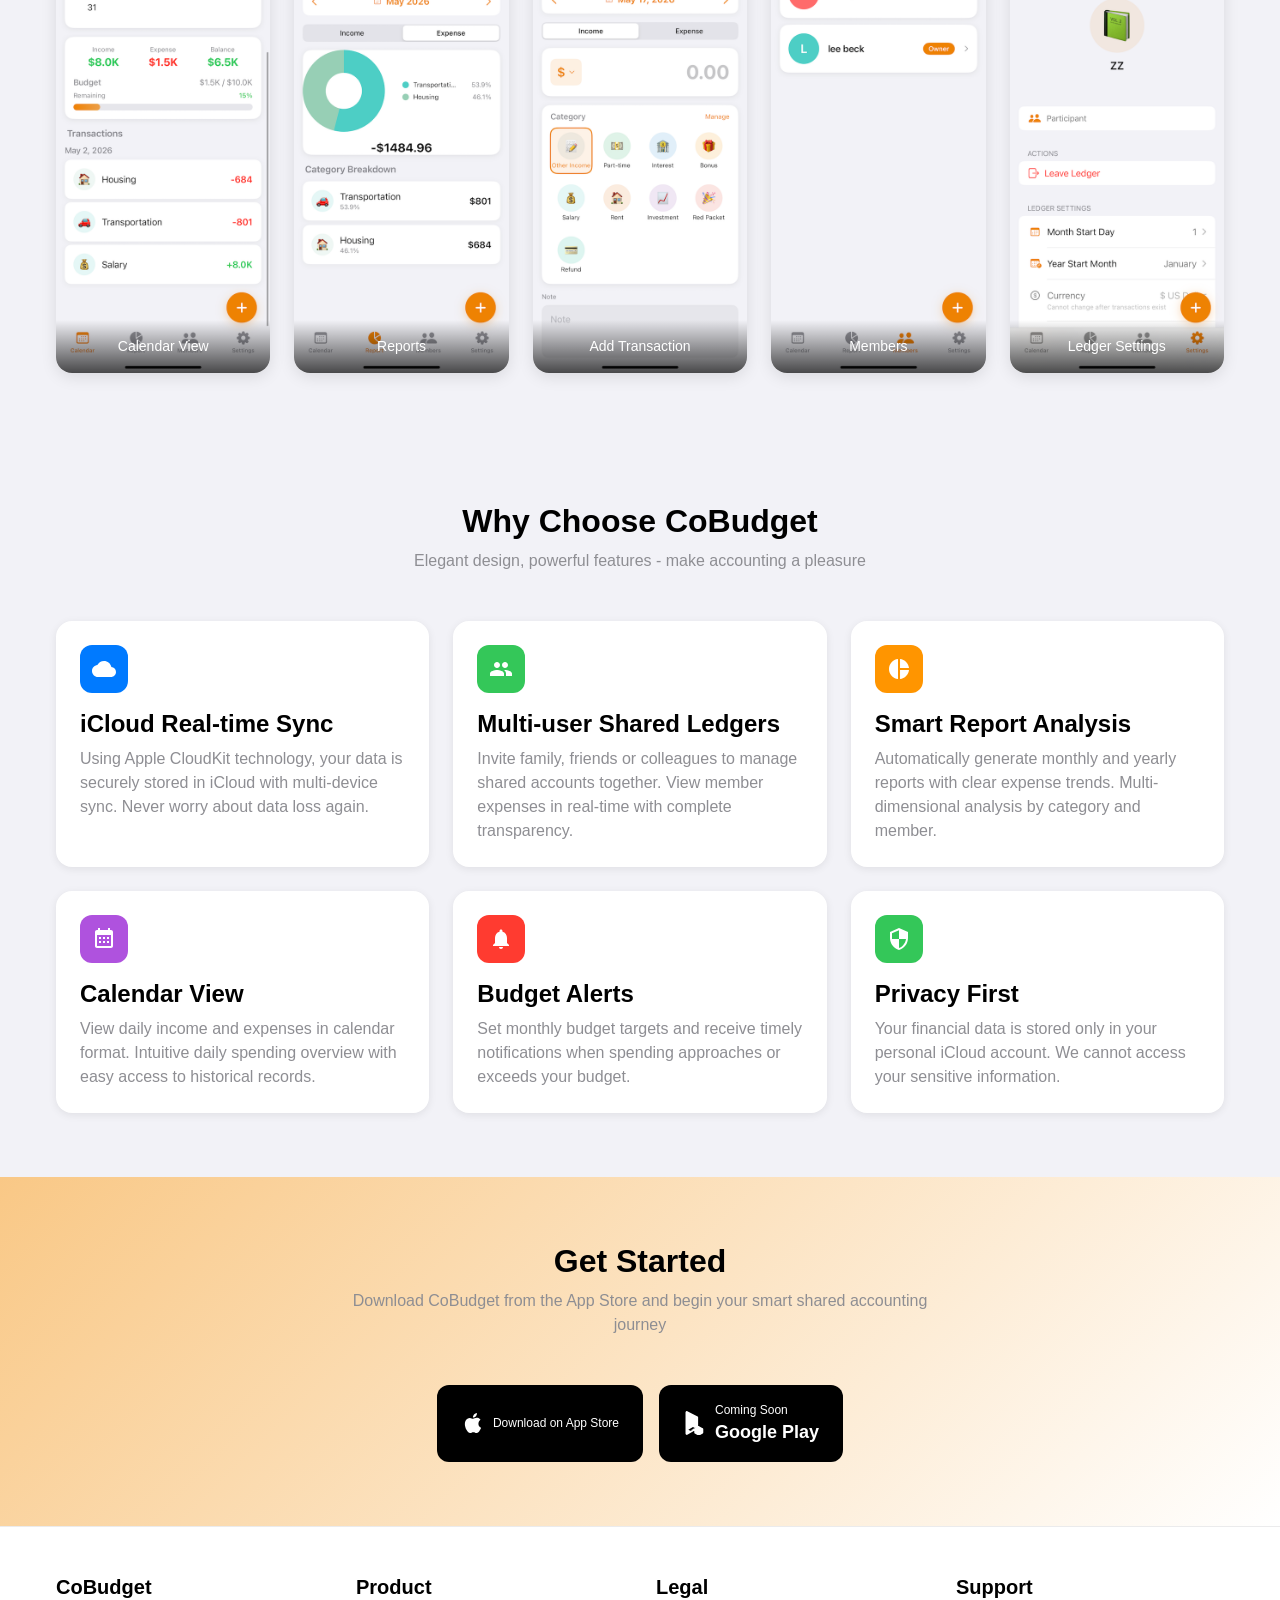
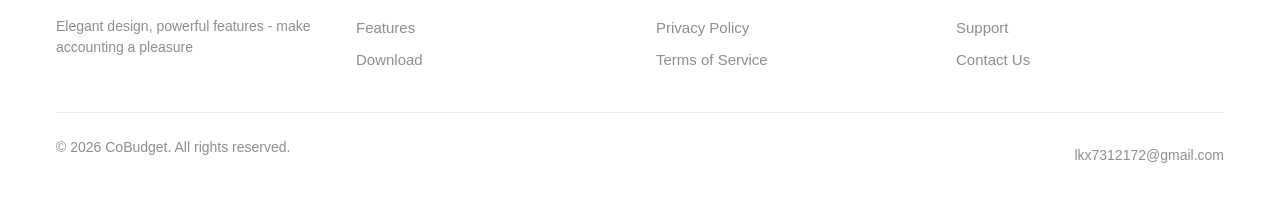
==== commit 7dd2a5b3: "feat：修改logo、截图、应用名、主题色" ====
--- a/index.html
+++ b/index.html
@@ -3,9 +3,9 @@
 <head>
   <meta charset="UTF-8">
   <meta name="viewport" content="width=device-width, initial-scale=1.0">
-  <meta name="description" data-i18n-title="hero.subtitle" content="Kalana - 多人共享记账应用，让财务记录变得简单。支持 iCloud 同步，多人协作，实时了解团队开支。">
-  <meta name="theme-color" content="#FA9FAE">
-  <title data-i18n="hero.title">Kalana - 共享记账，简化生活</title>
+  <meta name="description" data-i18n-title="hero.subtitle" content="CoBudget - 多人共享记账应用，让财务记录变得简单。支持 iCloud 同步，多人协作，实时了解团队开支。">
+  <meta name="theme-color" content="#ED8109">
+  <title data-i18n="hero.title">CoBudget - 共享记账，简化生活</title>
   <link rel="stylesheet" href="css/styles.css">
 </head>
 <body>
@@ -13,8 +13,8 @@
   <nav class="navbar">
     <div class="container">
       <a href="index.html" class="nav-logo">
-        <img src="assets/images/logo/kalana.png" alt="Kalana Logo" style="width: 32px; height: 32px; object-fit: contain;">
-        <span>Kalana</span>
+        <img src="assets/images/logo/CoBudget.png" alt="CoBudget Logo" style="width: 32px; height: 32px; object-fit: contain;">
+        <span>CoBudget</span>
       </a>
       <div class="nav-toggle" onclick="toggleMobileMenu()">
         <span></span>
@@ -49,7 +49,7 @@
     <div class="container">
       <div class="hero-content fade-in">
         <h1 data-i18n="hero.title">共享记账，简化生活</h1>
-        <p class="hero-subtitle" data-i18n="hero.subtitle">Kalana 让多人共享记账变得轻松。支持 iCloud 实时同步，随时随地掌握团队财务。</p>
+        <p class="hero-subtitle" data-i18n="hero.subtitle">CoBudget 让多人共享记账变得轻松。支持 iCloud 实时同步，随时随地掌握团队财务。</p>
         <div class="hero-buttons">
           <a href="#download" class="btn btn-primary btn-lg">
             <svg width="20" height="20" viewBox="0 0 20 20" fill="none" xmlns="http://www.w3.org/2000/svg">
@@ -61,7 +61,7 @@
         </div>
       </div>
       <div class="hero-image fade-in fade-in-delay-1">
-        <img src="assets/images/en/1.PNG" alt="Kalana App" style="width: 100%; border-radius: 40px;">
+        <img src="assets/images/en/1.PNG" alt="CoBudget App" style="width: 100%; border-radius: 40px;">
       </div>
     </div>
   </section>
@@ -101,7 +101,7 @@
   <section class="section features" id="features">
     <div class="container">
       <div class="section-header">
-        <h2 data-i18n="features.title">为什么选择 Kalana</h2>
+        <h2 data-i18n="features.title">为什么选择 CoBudget</h2>
         <p data-i18n="features.subtitle">简洁设计，强大功能，让记账成为一件愉快的事</p>
       </div>
       <div class="features-grid">
@@ -179,7 +179,7 @@
     <div class="container">
       <div class="section-header">
         <h2 data-i18n="download.title">立即开始</h2>
-        <p data-i18n="download.subtitle">在 App Store 下载 Kalana，开启智能共享记账之旅</p>
+        <p data-i18n="download.subtitle">在 App Store 下载 CoBudget，开启智能共享记账之旅</p>
       </div>
       <div class="download-buttons">
         <a href="#" class="store-badge" title="即将上线 App Store">
@@ -208,7 +208,7 @@
     <div class="container">
       <div class="footer-content">
         <div class="footer-section">
-          <h4>Kalana</h4>
+          <h4>CoBudget</h4>
           <p class="text-secondary text-small" data-i18n="features.subtitle">多人共享记账，让财务记录变得简单。</p>
         </div>
         <div class="footer-section">
@@ -234,7 +234,7 @@
         </div>
       </div>
       <div class="footer-bottom">
-        <p data-i18n="footer.copyright">© 2026 Kalana. 保留所有权利。</p>
+        <p data-i18n="footer.copyright">© 2026 CoBudget. 保留所有权利。</p>
         <div class="footer-links">
           <a href="mailto:lkx7312172@gmail.com">lkx7312172@gmail.com</a>
         </div>
--- a/css/styles.css
+++ b/css/styles.css
@@ -1,14 +1,14 @@
 /* ==========================================
-   Kalana / ShareLedger Website Styles
+   CoBudget / ShareLedger Website Styles
    设计风格与 iOS 应用保持一致
    ========================================== */
 
 /* CSS Variables - 与 iOS 应用主题色对应 */
 :root {
-  /* Primary Colors - 主题色 (coral) */
-  --primary: #FA9FAE;
-  --primary-light: #FCD5DC;
-  --primary-dark: #E88A9A;
+  /* Primary Colors - 主题色 (orange) */
+  --primary: #ED8109;
+  --primary-light: #F9C886;
+  --primary-dark: #C96D08;
 
   /* Semantic Colors */
   --income: #34C759;
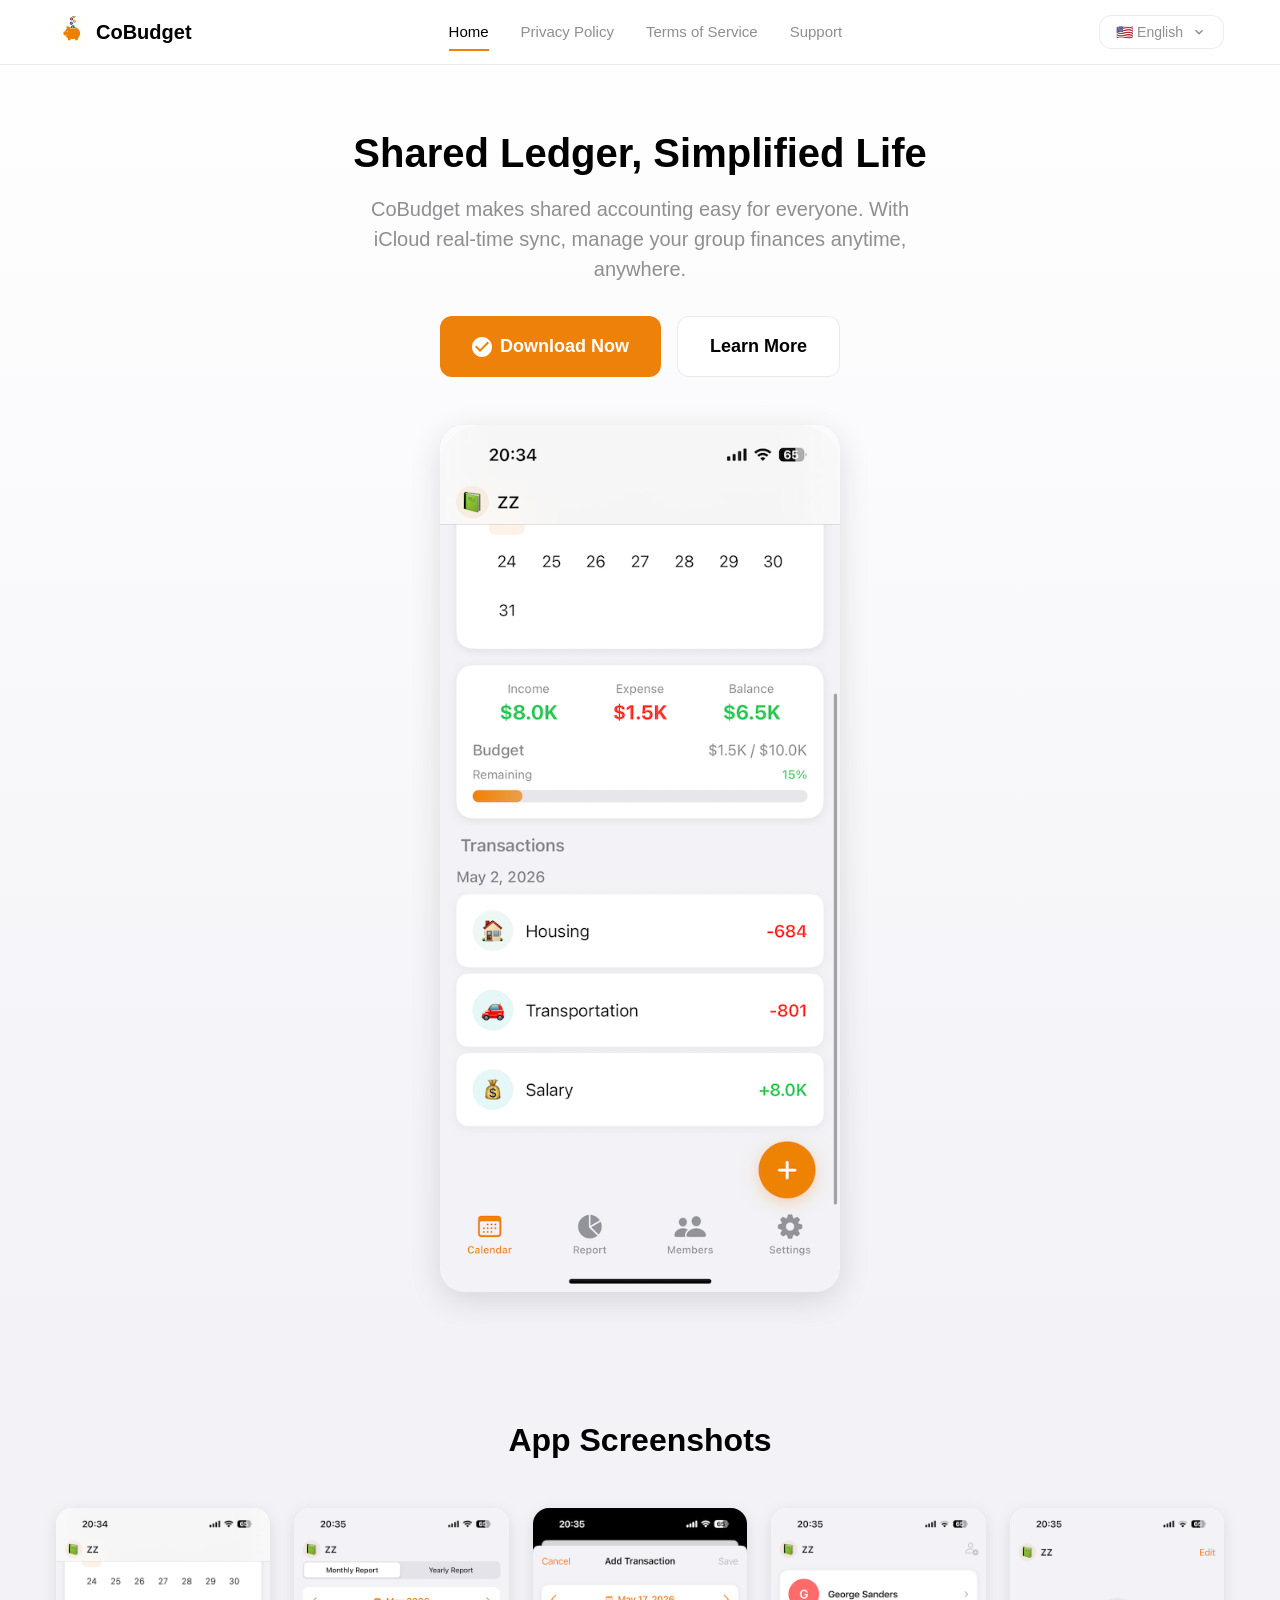
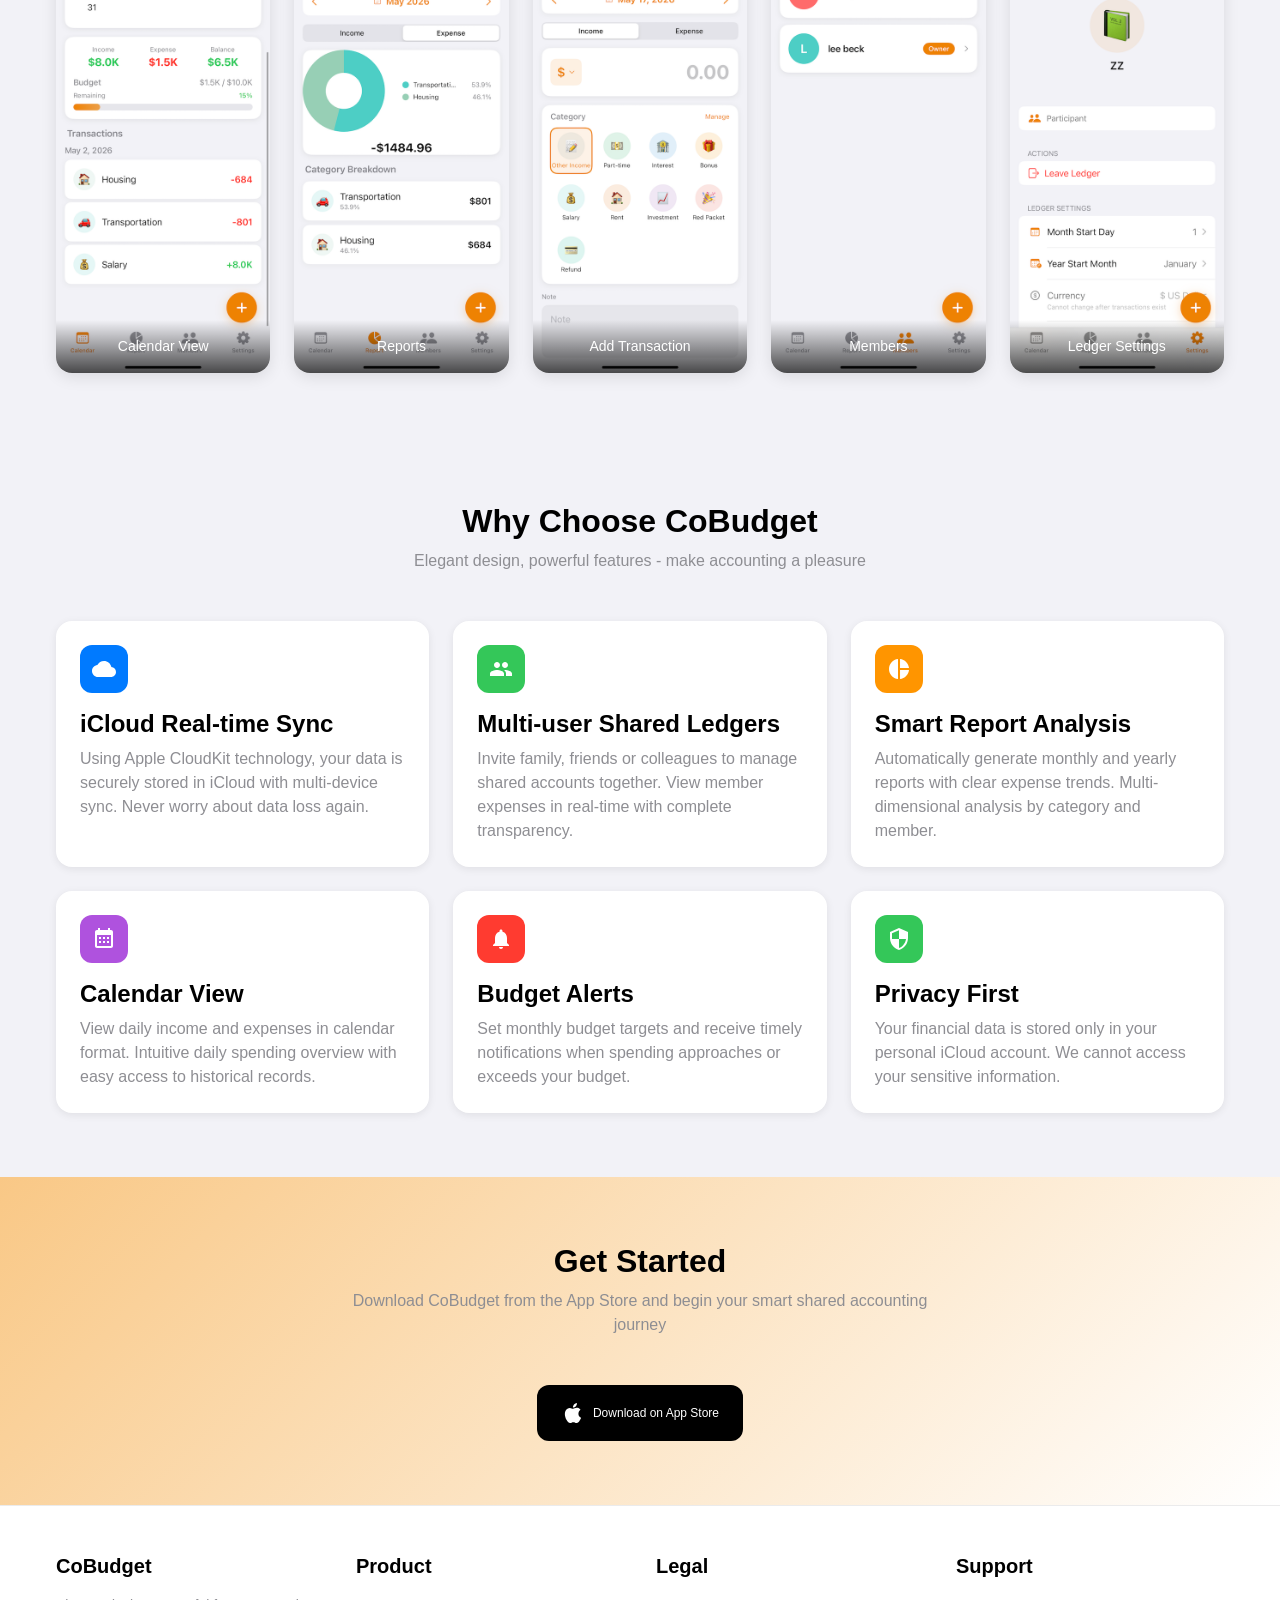
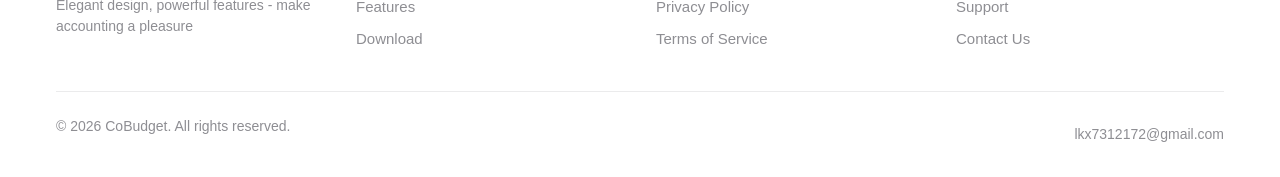
==== commit 7b097e9c: "feat：增加点击苹果跳转" ====
--- a/index.html
+++ b/index.html
@@ -182,7 +182,7 @@
         <p data-i18n="download.subtitle">在 App Store 下载 CoBudget，开启智能共享记账之旅</p>
       </div>
       <div class="download-buttons">
-        <a href="#" class="store-badge" title="即将上线 App Store">
+        <a href="https://apps.apple.com/app/id6767527430" class="store-badge" title="在 App Store 下载 CoBudget" target="_blank" rel="noopener noreferrer">
           <svg viewBox="0 0 24 24" fill="currentColor" xmlns="http://www.w3.org/2000/svg">
             <path d="M18.71 19.5c-.83 1.24-1.71 2.45-3.05 2.47-1.34.03-1.77-.79-3.29-.79-1.53 0-2 .77-3.27.82-1.31.05-2.3-1.32-3.14-2.53C4.25 17 2.94 12.45 4.7 9.39c.87-1.52 2.43-2.48 4.12-2.51 1.28-.02 2.5.87 3.29.87.78 0 2.26-1.07 3.81-.91.65.03 2.47.26 3.64 1.98-.09.06-2.17 1.28-2.15 3.81.03 3.02 2.65 4.03 2.68 4.04-.03.07-.42 1.44-1.38 2.83M13 3.5c.73-.83 1.94-1.46 2.94-1.5.13 1.17-.34 2.35-1.04 3.19-.69.85-1.83 1.51-2.95 1.42-.15-1.15.41-2.35 1.05-3.11z"/>
           </svg>
@@ -190,15 +190,6 @@
             <span data-i18n="download.appstore">下载 App Store</span>
           </div>
         </a>
-        <a href="#" class="store-badge" title="即将上线 Google Play">
-          <svg viewBox="0 0 24 24" fill="currentColor" xmlns="http://www.w3.org/2000/svg">
-            <path d="M3.18 23.76c.36.21.78.21 1.14 0l10.32-5.96c.3-.18.48-.51.48-.87V6.34c0-.36-.18-.69-.48-.87L4.32.24C3.96.03 3.54.03 3.18.24s-.66.63-.66.99v21.54c0 .36.3.69.66.99zm10.92-6.93L6.54 20.02l5.56-3.19zM5.34 18.65l4.62-2.66 2.34 1.35-4.62 2.66-2.34-1.35zm14.28-1.41l-3.54-2.04c-.3-.18-.66-.18-.96 0l-3.54 2.04c-.18.09-.3.27-.3.48v4.08c0 .3.18.57.48.66l3.54 2.04c.3.18.66.18.96 0l3.54-2.04c.3-.18.48-.51.48-.87V17.9c0-.18-.12-.39-.3-.48l.12-.09c-.06-.06-.12-.12-.18-.15l-.12-.06z"/>
-          </svg>
-          <div class="store-badge-text">
-            <span data-i18n="download.coming_soon">即将上线</span>
-            <strong>Google Play</strong>
-          </div>
-        </a>
       </div>
     </div>
   </section>
